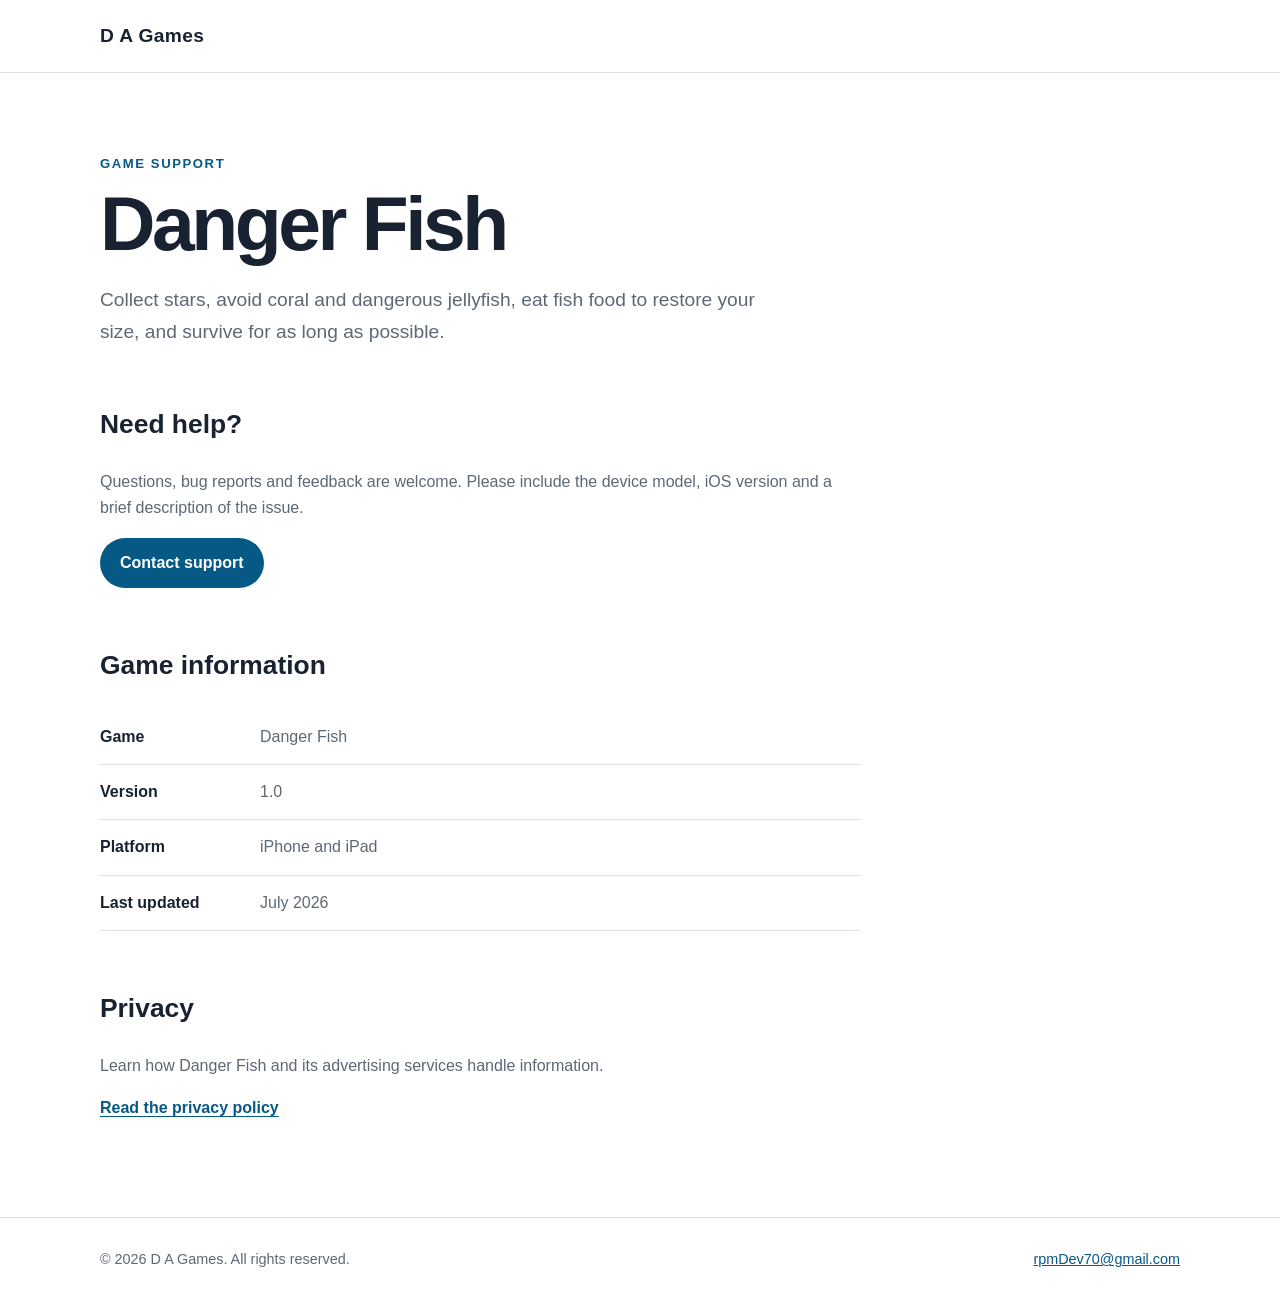
==== danger-fish/index.html @ 80ea8afc "Create Danger Fish support site" ====
<!doctype html>
<html lang="en-GB">
  <head>
    <meta charset="UTF-8" />
    <meta name="viewport" content="width=device-width, initial-scale=1.0" />

    <meta
      name="description"
      content="Support information for the Danger Fish iOS game."
    />

    <title>Danger Fish Support | D A Games</title>

    <link rel="stylesheet" href="../styles.css" />
  </head>

  <body>
    <header class="site-header">
      <div class="container">
        <a class="brand" href="../index.html">D A Games</a>
      </div>
    </header>

    <main class="container page-content">
      <p class="eyebrow">Game support</p>

      <h1>Danger Fish</h1>

      <p class="lead">
        Collect stars, avoid coral and dangerous jellyfish, eat fish food to
        restore your size, and survive for as long as possible.
      </p>

      <section class="content-section">
        <h2>Need help?</h2>

        <p>
          Questions, bug reports and feedback are welcome. Please include the
          device model, iOS version and a brief description of the issue.
        </p>

        <a class="button" href="mailto:rpmDev70@gmail.com?subject=Danger%20Fish%20Support">
          Contact support
        </a>
      </section>

      <section class="content-section">
        <h2>Game information</h2>

        <dl class="details-list">
          <div>
            <dt>Game</dt>
            <dd>Danger Fish</dd>
          </div>

          <div>
            <dt>Version</dt>
            <dd>1.0</dd>
          </div>

          <div>
            <dt>Platform</dt>
            <dd>iPhone and iPad</dd>
          </div>

          <div>
            <dt>Last updated</dt>
            <dd>July 2026</dd>
          </div>
        </dl>
      </section>

      <section class="content-section">
        <h2>Privacy</h2>

        <p>
          Learn how Danger Fish and its advertising services handle information.
        </p>

        <a class="text-link" href="privacy.html">Read the privacy policy</a>
      </section>
    </main>

    <footer class="site-footer">
      <div class="container footer-content">
        <p>&copy; 2026 D A Games. All rights reserved.</p>

        <a href="mailto:rpmDev70@gmail.com">rpmDev70@gmail.com</a>
      </div>
    </footer>
  </body>
</html>
---- styles.css ----
:root {
  --background: #ffffff;
  --surface: #f5f7fa;
  --text: #182230;
  --muted: #5d6875;
  --border: #dce2e8;
  --accent: #075985;
  --accent-dark: #0c4a6e;
  --content-width: 1080px;
}

* {
  box-sizing: border-box;
}

html {
  scroll-behavior: smooth;
}

body {
  margin: 0;
  background: var(--background);
  color: var(--text);
  font-family:
    -apple-system, BlinkMacSystemFont, "Segoe UI", Helvetica, Arial, sans-serif;
  font-size: 16px;
  line-height: 1.65;
}

a {
  color: var(--accent);
}

a:hover {
  color: var(--accent-dark);
}

.container {
  width: min(calc(100% - 40px), var(--content-width));
  margin-inline: auto;
}

.site-header {
  border-bottom: 1px solid var(--border);
}

.site-header .container {
  display: flex;
  align-items: center;
  min-height: 72px;
}

.brand {
  color: var(--text);
  font-size: 1.2rem;
  font-weight: 700;
  letter-spacing: 0.02em;
  text-decoration: none;
}

.hero {
  padding-block: 96px 72px;
}

.hero h1,
.page-content h1 {
  max-width: 760px;
  margin: 8px 0 20px;
  font-size: clamp(2.5rem, 7vw, 4.8rem);
  line-height: 1.06;
  letter-spacing: -0.045em;
}

.hero-copy,
.lead {
  max-width: 680px;
  color: var(--muted);
  font-size: 1.2rem;
}

.eyebrow {
  margin: 0;
  color: var(--accent);
  font-size: 0.82rem;
  font-weight: 700;
  letter-spacing: 0.12em;
  text-transform: uppercase;
}

.section {
  padding-block: 40px 96px;
}

.section h2,
.content-section h2 {
  margin-top: 0;
  font-size: 1.65rem;
}

.game-card {
  display: grid;
  grid-template-columns: 1fr auto;
  gap: 40px;
  align-items: center;
  margin-top: 24px;
  padding: 40px;
  border: 1px solid var(--border);
  border-radius: 20px;
  background: var(--surface);
}

.game-card h3 {
  margin: 5px 0 10px;
  font-size: 2rem;
}

.game-card p {
  max-width: 700px;
}

.button {
  display: inline-block;
  padding: 12px 20px;
  border-radius: 999px;
  background: var(--accent);
  color: #ffffff;
  font-weight: 700;
  text-decoration: none;
  white-space: nowrap;
}

.button:hover {
  background: var(--accent-dark);
  color: #ffffff;
}

.page-content {
  min-height: 70vh;
  padding-block: 80px 96px;
}

.content-section {
  max-width: 760px;
  margin-top: 56px;
}

.legal-content {
  max-width: 840px;
}

.legal-content p,
.content-section p {
  color: var(--muted);
}

.text-link {
  font-weight: 650;
  text-underline-offset: 3px;
}

.details-list {
  margin: 0;
}

.details-list div {
  display: grid;
  grid-template-columns: 140px 1fr;
  gap: 20px;
  padding-block: 14px;
  border-bottom: 1px solid var(--border);
}

.details-list dt {
  font-weight: 700;
}

.details-list dd {
  margin: 0;
  color: var(--muted);
}

.site-footer {
  border-top: 1px solid var(--border);
}

.footer-content {
  display: flex;
  justify-content: space-between;
  gap: 24px;
  padding-block: 30px;
  color: var(--muted);
  font-size: 0.9rem;
}

.footer-content p {
  margin: 0;
}

@media (max-width: 700px) {
  .hero {
    padding-block: 64px 48px;
  }

  .game-card {
    grid-template-columns: 1fr;
    gap: 20px;
    padding: 28px;
  }

  .button {
    justify-self: start;
  }

  .page-content {
    padding-block: 56px 72px;
  }

  .details-list div {
    grid-template-columns: 1fr;
    gap: 2px;
  }

  .footer-content {
    flex-direction: column;
    gap: 6px;
  }
}
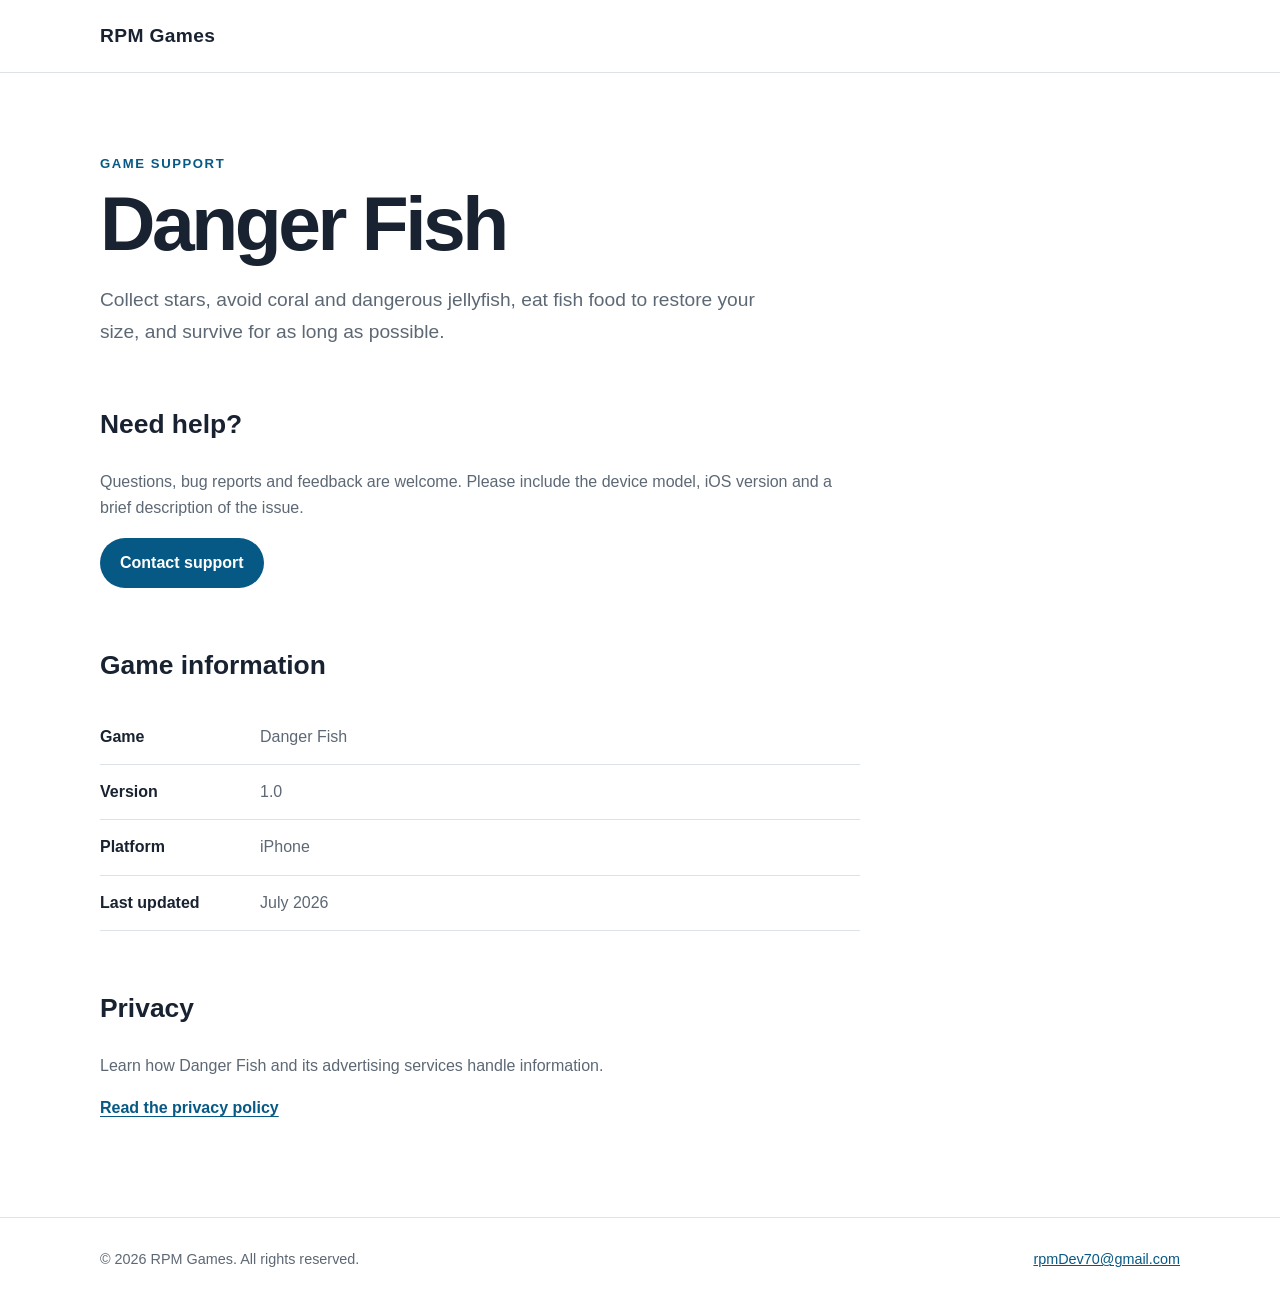
==== commit 053320ae: "RPM Games branding" ====
--- a/danger-fish/index.html
+++ b/danger-fish/index.html
@@ -9,7 +9,7 @@
       content="Support information for the Danger Fish iOS game."
     />
 
-    <title>Danger Fish Support | D A Games</title>
+    <title>Danger Fish Support | RPM Games</title>
 
     <link rel="stylesheet" href="../styles.css" />
   </head>
@@ -17,7 +17,7 @@
   <body>
     <header class="site-header">
       <div class="container">
-        <a class="brand" href="../index.html">D A Games</a>
+        <a class="brand" href="../index.html">RPM Games</a>
       </div>
     </header>
 
@@ -60,7 +60,7 @@
 
           <div>
             <dt>Platform</dt>
-            <dd>iPhone and iPad</dd>
+            <dd>iPhone</dd>
           </div>
 
           <div>
@@ -83,7 +83,7 @@
 
     <footer class="site-footer">
       <div class="container footer-content">
-        <p>&copy; 2026 D A Games. All rights reserved.</p>
+        <p>&copy; 2026 RPM Games. All rights reserved.</p>
 
         <a href="mailto:rpmDev70@gmail.com">rpmDev70@gmail.com</a>
       </div>
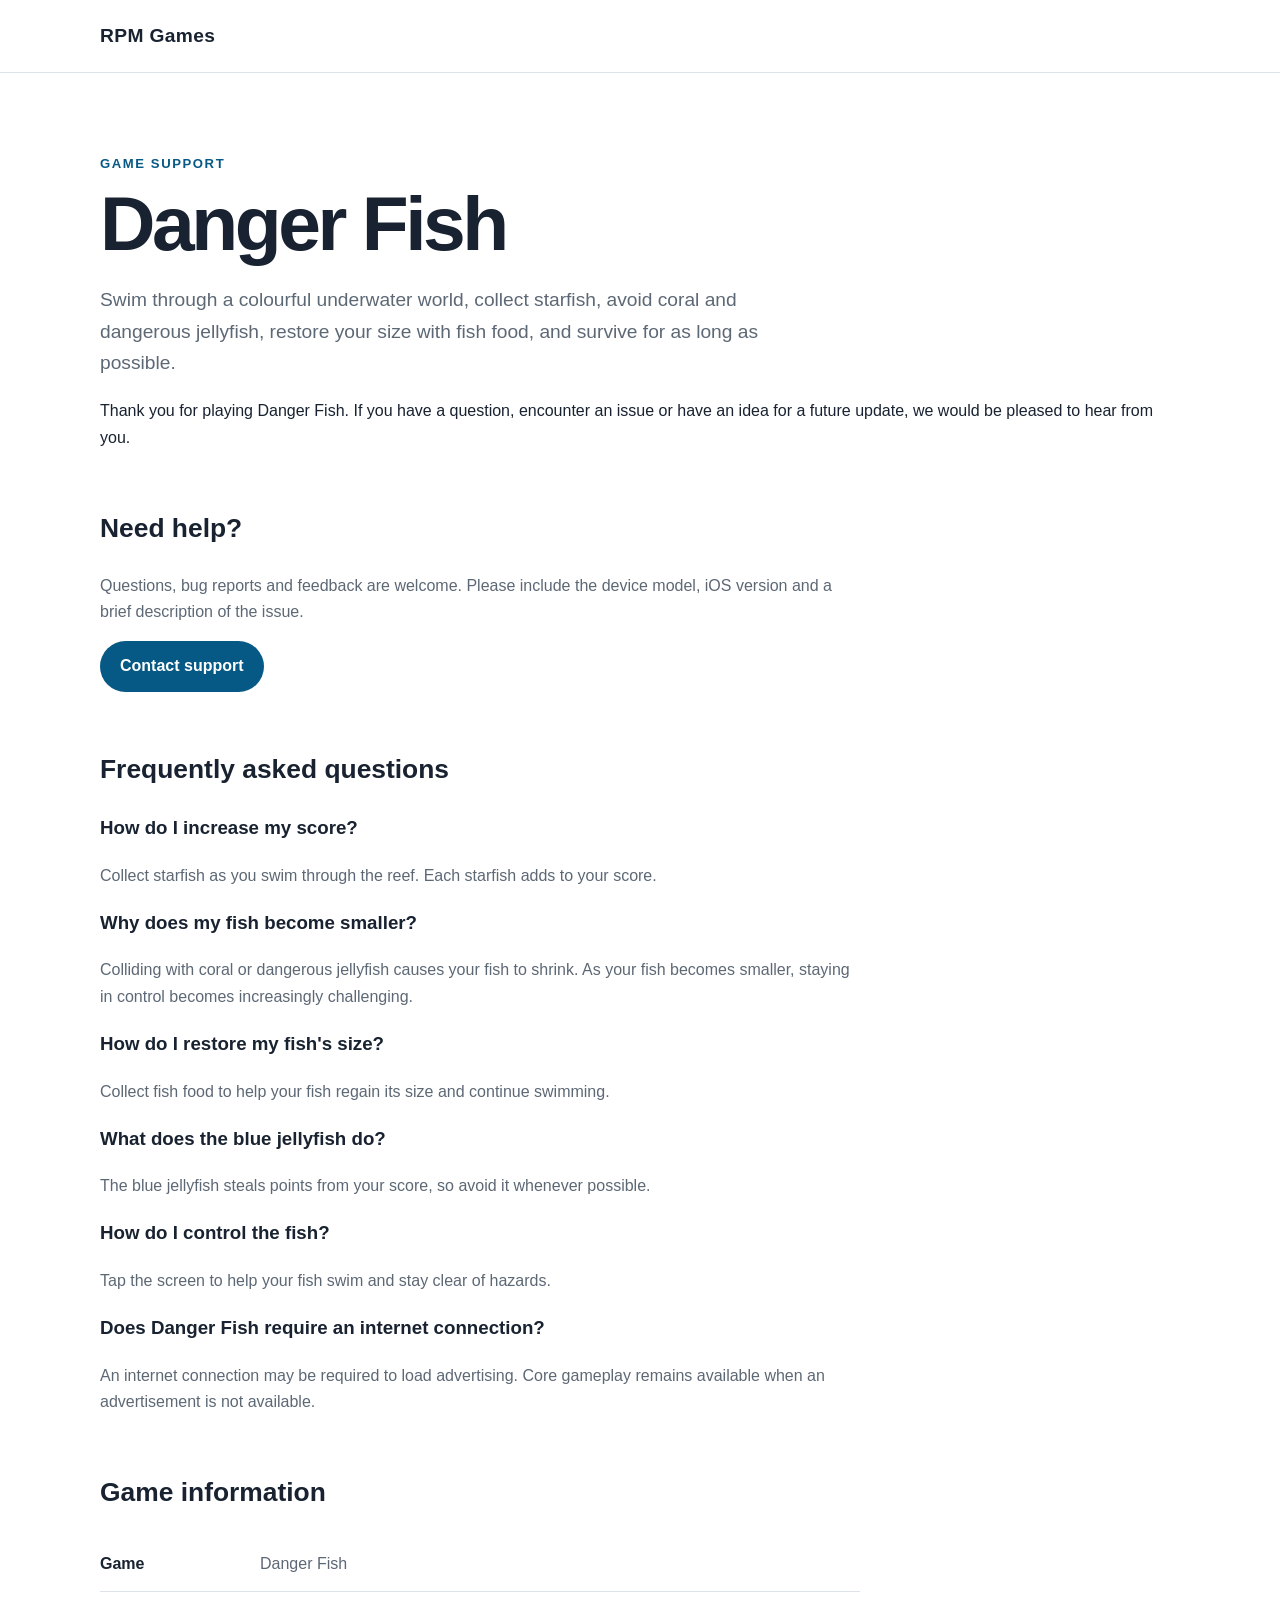
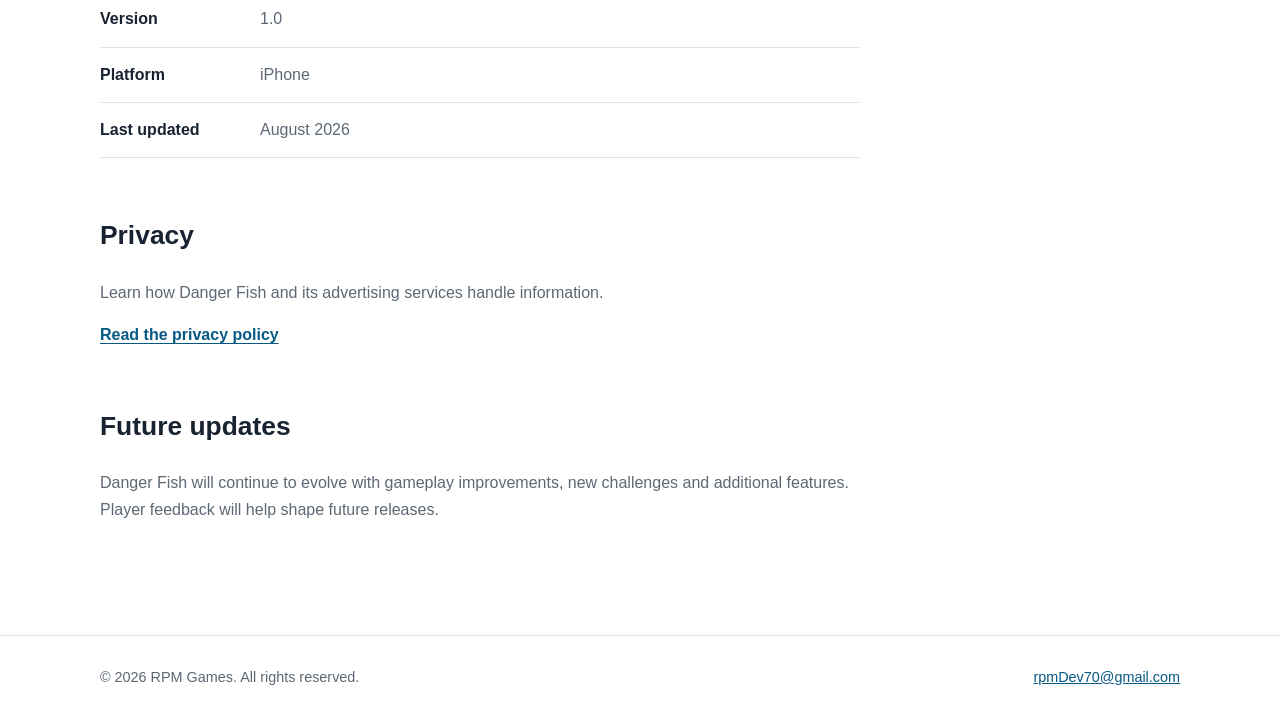
==== commit b4e935ec: "Prepare website for Danger Fish App Store release" ====
--- a/danger-fish/index.html
+++ b/danger-fish/index.html
@@ -6,7 +6,7 @@
 
     <meta
       name="description"
-      content="Support information for the Danger Fish iOS game."
+      content="Support information, frequently asked questions and contact details for the Danger Fish iOS game."
     />
 
     <title>Danger Fish Support | RPM Games</title>
@@ -27,8 +27,15 @@
       <h1>Danger Fish</h1>
 
       <p class="lead">
-        Collect stars, avoid coral and dangerous jellyfish, eat fish food to
-        restore your size, and survive for as long as possible.
+        Swim through a colourful underwater world, collect starfish, avoid
+        coral and dangerous jellyfish, restore your size with fish food, and
+        survive for as long as possible.
+      </p>
+
+      <p>
+        Thank you for playing Danger Fish. If you have a question, encounter
+        an issue or have an idea for a future update, we would be pleased to
+        hear from you.
       </p>
 
       <section class="content-section">
@@ -39,9 +46,52 @@
           device model, iOS version and a brief description of the issue.
         </p>
 
-        <a class="button" href="mailto:rpmDev70@gmail.com?subject=Danger%20Fish%20Support">
+        <a
+          class="button"
+          href="mailto:rpmDev70@gmail.com?subject=Danger%20Fish%20Support"
+        >
           Contact support
         </a>
+      </section>
+
+      <section class="content-section">
+        <h2>Frequently asked questions</h2>
+
+        <h3>How do I increase my score?</h3>
+        <p>
+          Collect starfish as you swim through the reef. Each starfish adds to
+          your score.
+        </p>
+
+        <h3>Why does my fish become smaller?</h3>
+        <p>
+          Colliding with coral or dangerous jellyfish causes your fish to
+          shrink. As your fish becomes smaller, staying in control becomes
+          increasingly challenging.
+        </p>
+
+        <h3>How do I restore my fish's size?</h3>
+        <p>
+          Collect fish food to help your fish regain its size and continue
+          swimming.
+        </p>
+
+        <h3>What does the blue jellyfish do?</h3>
+        <p>
+          The blue jellyfish steals points from your score, so avoid it
+          whenever possible.
+        </p>
+
+        <h3>How do I control the fish?</h3>
+        <p>
+          Tap the screen to help your fish swim and stay clear of hazards.
+        </p>
+
+        <h3>Does Danger Fish require an internet connection?</h3>
+        <p>
+          An internet connection may be required to load advertising. Core
+          gameplay remains available when an advertisement is not available.
+        </p>
       </section>
 
       <section class="content-section">
@@ -65,7 +115,7 @@
 
           <div>
             <dt>Last updated</dt>
-            <dd>July 2026</dd>
+            <dd>August 2026</dd>
           </div>
         </dl>
       </section>
@@ -74,10 +124,23 @@
         <h2>Privacy</h2>
 
         <p>
-          Learn how Danger Fish and its advertising services handle information.
+          Learn how Danger Fish and its advertising services handle
+          information.
         </p>
 
-        <a class="text-link" href="privacy.html">Read the privacy policy</a>
+        <a class="text-link" href="privacy.html">
+          Read the privacy policy
+        </a>
+      </section>
+
+      <section class="content-section">
+        <h2>Future updates</h2>
+
+        <p>
+          Danger Fish will continue to evolve with gameplay improvements, new
+          challenges and additional features. Player feedback will help shape
+          future releases.
+        </p>
       </section>
     </main>
 
@@ -85,7 +148,9 @@
       <div class="container footer-content">
         <p>&copy; 2026 RPM Games. All rights reserved.</p>
 
-        <a href="mailto:rpmDev70@gmail.com">rpmDev70@gmail.com</a>
+        <a href="mailto:rpmDev70@gmail.com">
+          rpmDev70@gmail.com
+        </a>
       </div>
     </footer>
   </body>
